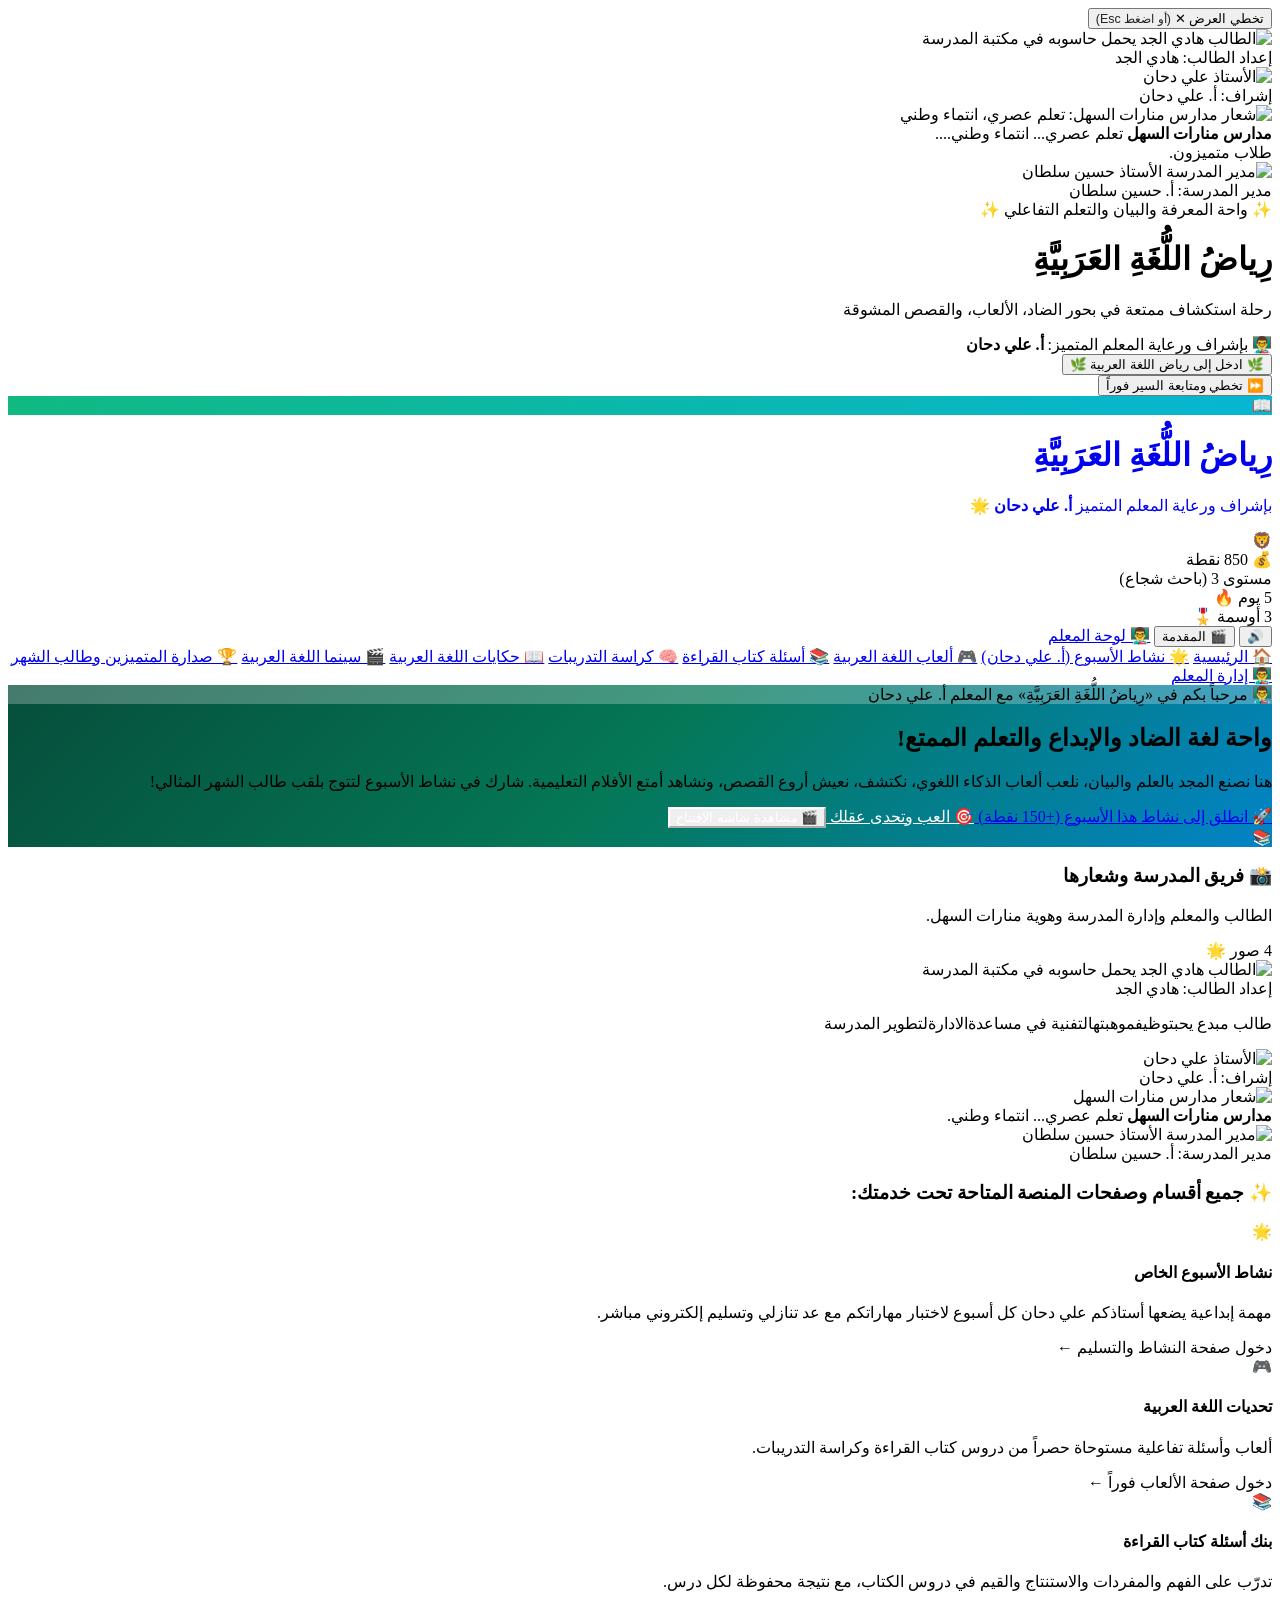
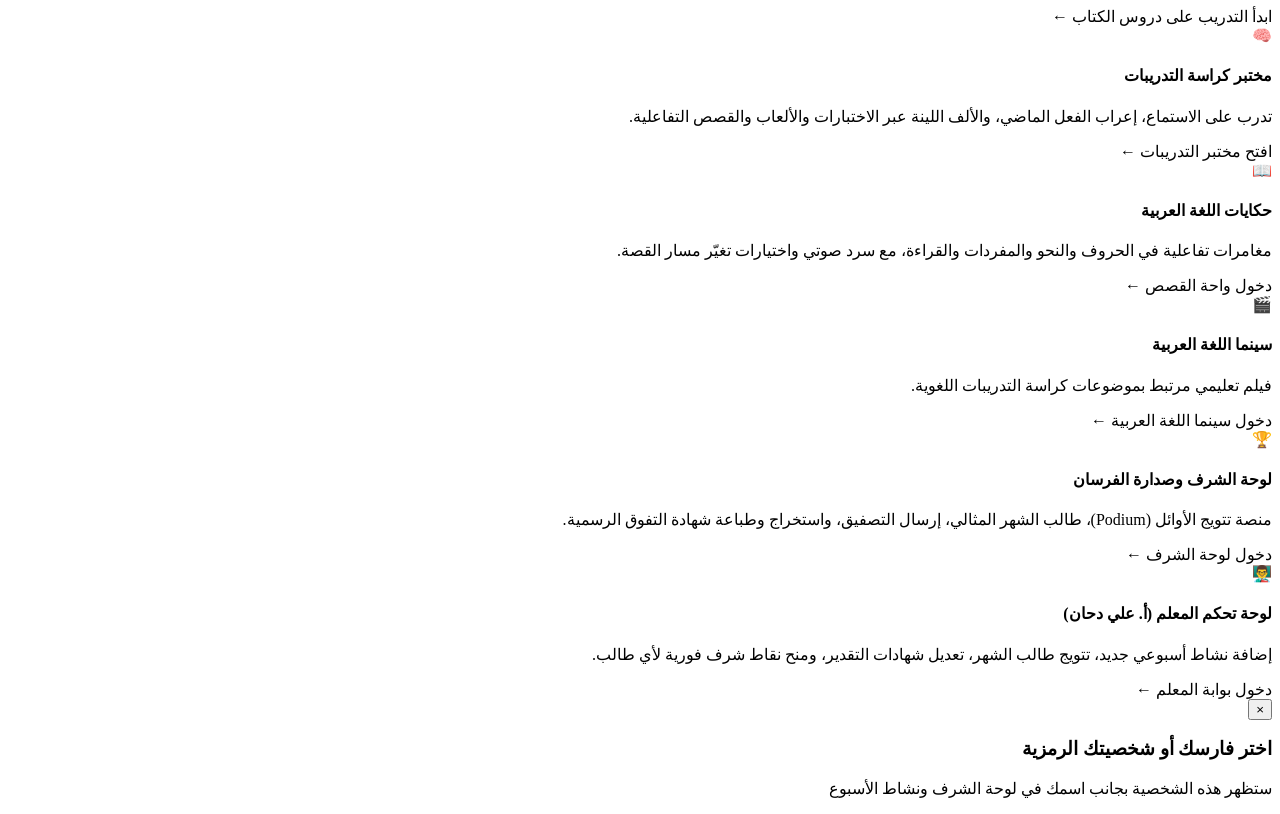
==== index.html @ 16db5276 "Publish Arabic learning platform" ====
<!DOCTYPE html>
<html lang="ar" dir="rtl">
<head>
    <meta charset="UTF-8">
    <meta name="viewport" content="width=device-width, initial-scale=1.0">
    <title>رياض اللغة العربية | إشراف المعلم أ. علي دحان</title>
    <link rel="stylesheet" href="css/style.css?v=20261028-1">
    <link rel="icon" href="data:image/svg+xml,<svg xmlns=%22http://www.w3.org/2000/svg%22 viewBox=%220 0 100 100%22><text y=%22.9em%22 font-size=%2290%22>🌿</text></svg>">
</head>
<body>

    <!-- ==============================================
         CINEMATIC OPENING INTRO (رياض اللغة العربية)
         Featuring images from 'images for ali dahan'
         ============================================== -->
    <div id="intro-splash-screen" class="intro-splash-screen">
        <div class="intro-ambient-particles"></div>
        <button id="btn-intro-skip" class="intro-skip-btn" onclick="window.closeIntro(event)" title="تخطي العرض والدخول المباشر">
            <span>تخطي العرض ✕</span>
            <span style="font-size: 0.78rem; opacity: 0.85;">(أو اضغط Esc)</span>
        </button>

        <div class="intro-stage">
            <!-- Animated 3D Images Showcase from Ali Dahan's Desktop Folder -->
            <div class="intro-cards-showcase">
                <div class="intro-img-card" onclick="window.closeIntro(event)" title="إعداد الطالب هادي الجد">
                    <img src="images/img1_web.png" alt="الطالب هادي الجد يحمل حاسوبه في مكتبة المدرسة">
                    <div class="intro-image-caption">إعداد الطالب: هادي الجد</div>
                    <div class="card-shine-glimmer"></div>
                </div>
                <div class="intro-img-card" onclick="window.closeIntro(event)" title="إشراف الأستاذ علي دحان">
                    <img src="images/img2_web.png" alt="الأستاذ علي دحان">
                    <div class="intro-image-caption">إشراف: أ. علي دحان</div>
                    <div class="card-shine-glimmer"></div>
                </div>
                <div class="intro-img-card school-logo-intro" onclick="window.closeIntro(event)" title="شعار مدارس منارات السهل">
                    <img src="images/img3_web.png" alt="شعار مدارس منارات السهل: تعلم عصري، انتماء وطني">
                    <div class="intro-image-caption">
                        <strong>مدارس منارات السهل</strong>
                        <span class="intro-school-vision">تعلم عصري... انتماء وطني.... </br> طلاب متميزون.</span>
                    </div>
                    <div class="card-shine-glimmer"></div>
                </div>
                <div class="intro-img-card" onclick="window.closeIntro(event)" title="مدير المدرسة الأستاذ حسين سلطان">
                    <img src="images/img4_web.png" alt="مدير المدرسة الأستاذ حسين سلطان">
                    <div class="intro-image-caption">مدير المدرسة: أ. حسين سلطان</div>
                    <div class="card-shine-glimmer"></div>
                </div>
            </div>

            <!-- Program Title Revelation -->
            <div class="intro-title-group">
                <div class="intro-eyebrow-pill">
                    <span>✨</span>
                    <span>واحة المعرفة والبيان والتعلم التفاعلي</span>
                    <span>✨</span>
                </div>

                <h1 class="intro-grand-title">رِياضُ اللُّغَةِ العَرَبِيَّةِ</h1>
                <p class="intro-subheading">رحلة استكشاف ممتعة في بحور الضاد، الألعاب، والقصص المشوقة</p>
                <div class="intro-teacher-credit">
                    <span>👨‍🏫</span>
                    <span>بإشراف ورعاية المعلم المتميز: <strong>أ. علي دحان</strong></span>
                </div>

                <div class="mt-4">
                    <button id="btn-intro-enter" class="intro-enter-btn" onclick="window.closeIntro(event)">
                        🌿 ادخل إلى رياض اللغة العربية 🌿
                    </button>
                </div>
                <div>
                    <button id="btn-intro-skip-bottom" class="intro-skip-bottom-btn" onclick="window.closeIntro(event)">
                        ⏩ تخطي ومتابعة السير فوراً
                    </button>
                </div>
            </div>
        </div>
    </div>

    <!-- Main Header -->
    <header class="main-header">
        <div class="header-inner">
            <a href="index.html" class="logo-area" style="text-decoration: none;">
                <div class="logo-badge" style="background: linear-gradient(135deg, #10b981, #06b6d4);">📖</div>
                <div class="logo-text">
                    <h1>رِياضُ اللُّغَةِ العَرَبِيَّةِ</h1>
                    <p>بإشراف ورعاية المعلم المتميز <strong>أ. علي دحان</strong> 🌟</p>
                </div>
            </a>

            <!-- Student Gamified HUD Bar -->
            <div class="student-stats-hud">
                <div class="header-user-avatar" id="header-user-avatar" title="اضغط لتغيير صورتك الرمزية">🦁</div>
                <div>
                    <div class="stat-chip points" id="header-user-points-wrap">
                        <span>💰</span>
                        <span id="header-user-points">850</span>
                        <span>نقطة</span>
                    </div>
                </div>
                <div class="stat-chip level">
                    <span id="header-user-level">مستوى 3 (باحث شجاع)</span>
                </div>
                <div class="stat-chip streak">
                    <span id="header-user-streak">5 يوم 🔥</span>
                </div>
                <div class="stat-chip" style="color: var(--primary);">
                    <span id="header-user-badges-count">3 أوسمة 🎖️</span>
                </div>
            </div>

            <div class="header-controls">
                <button class="btn-icon" id="btn-toggle-sound" title="كتم/تشغيل الصوت">🔊</button>
                <button class="btn btn-outline btn-sm" onclick="window.app.replayIntro()" title="إعادة تشغيل مقدمة رياض اللغة العربية">
                    🎬 المقدمة
                </button>
                <a href="teacher.html" class="btn btn-outline btn-sm" title="بوابة المعلم أ. علي دحان">
                    👨‍🏫 لوحة المعلم
                </a>
            </div>
        </div>
    </header>

    <!-- Main Navigation Bar -->
    <nav class="main-nav">
        <div class="nav-container">
            <a href="index.html" class="nav-link-btn active">🏠 الرئيسية</a>
            <a href="weekly.html" class="nav-link-btn">🌟 نشاط الأسبوع (أ. علي دحان)</a>
            <a href="games.html" class="nav-link-btn">🎮 ألعاب اللغة العربية</a>
            <a href="reading.html" class="nav-link-btn">📚 أسئلة كتاب القراءة</a>
            <a href="workbook.html" class="nav-link-btn">🧠 كراسة التدريبات</a>
            <a href="stories.html" class="nav-link-btn">📖 حكايات اللغة العربية</a>
            <a href="cinema.html" class="nav-link-btn">🎬 سينما اللغة العربية</a>
            <a href="leaderboard.html" class="nav-link-btn">🏆 صدارة المتميزين وطالب الشهر</a>
            <a href="teacher.html" class="nav-link-btn">👨‍🏫 إدارة المعلم</a>
        </div>
    </nav>

    <!-- App Main Container -->
    <main class="container">

        <!-- ==============================================
             HOME VIEW
             ============================================== -->
        <section id="view-home" class="app-view-section">
            <!-- Hero Banner -->
            <div class="hero-banner" style="background: linear-gradient(135deg, #064e3b 0%, #047857 50%, #0284c7 100%);">
                <div class="hero-content">
                    <div class="teacher-badge-pill" style="background: rgba(255,255,255,0.25);">
                        <span>👨‍🏫</span>
                        <span>مرحباً بكم في «رِياضُ اللُّغَةِ العَرَبِيَّةِ» مع المعلم أ. علي دحان</span>
                    </div>
                    <h2 class="hero-title">واحة لغة الضاد والإبداع والتعلم الممتع!</h2>
                    <p class="hero-subtitle">
                        هنا نصنع المجد بالعلم والبيان، نلعب ألعاب الذكاء اللغوي، نكتشف، نعيش أروع القصص، ونشاهد أمتع الأفلام التعليمية. شارك في نشاط الأسبوع لتتوج بلقب طالب الشهر المثالي!
                    </p>
                    <div class="hero-actions">
                        <a href="weekly.html" class="btn btn-gold btn-lg">
                            🚀 انطلق إلى نشاط هذا الأسبوع (+150 نقطة)
                        </a>
                        <a href="games.html" class="btn btn-outline btn-lg" style="color:white; border-color:white;">
                            🎯 العب وتحدى عقلك
                        </a>
                        <button class="btn btn-outline btn-lg" style="color:white; border-color:white;" onclick="window.app.replayIntro()">
                            🎬 مشاهدة شاشة الافتتاح
                        </button>
                    </div>
                </div>
                <div class="hero-graphics">
                    📚
                </div>
            </div>

            <!-- Spotlight: Student of the Month Teaser -->
            <div id="home-som-spotlight">
                <!-- Injected dynamically via app.renderHomeSpotlight() -->
            </div>

            <!-- Featured Gallery: Images of Ali Dahan -->
            <div class="ali-dahan-gallery-wrap">
                <div class="flex justify-between items-center flex-wrap gap-2">
                    <div>
                            <h3 class="font-extrabold text-xl text-primary flex items-center gap-2">
                            <span>📸</span>
                            <span>فريق المدرسة وشعارها</span>
                        </h3>
                        <p class="text-sm text-muted">الطالب والمعلم وإدارة المدرسة وهوية منارات السهل.</p>
                    </div>
                    <span class="meta-tag">4 صور 🌟</span>
                </div>

                <div class="gallery-grid">
                    <div class="gallery-item-card">
                        <div class="gallery-thumb-box">
                            <img src="images/image.png" alt="الطالب هادي الجد يحمل حاسوبه في مكتبة المدرسة">
                        </div>
                        <div class="gallery-caption">إعداد الطالب: هادي الجد</div>
                        <p>طالب مبدع يحبتوظيفموهبتهالتفنية في مساعدةالادارةلتطوير المدرسة</p>
                    </div>
                    <div class="gallery-item-card">
                        <div class="gallery-thumb-box">
                            <img src="images/image%20copy.png" alt="الأستاذ علي دحان">
                        </div>
                        <div class="gallery-caption">إشراف: أ. علي دحان</div>
                    </div>
                    <div class="gallery-item-card">
                        <div class="gallery-thumb-box school-logo-thumb">
                            <img src="images/image%20copy%202.png" alt="شعار مدارس منارات السهل">
                        </div>
                        <div class="gallery-caption">
                            <strong>مدارس منارات السهل</strong>
                            <span class="school-vision-caption">تعلم عصري... انتماء وطني.</span>
                        </div>
                    </div>
                    <div class="gallery-item-card">
                        <div class="gallery-thumb-box">
                            <img src="images/image%20copy%203.png" alt="مدير المدرسة الأستاذ حسين سلطان">
                        </div>
                        <div class="gallery-caption">مدير المدرسة: أ. حسين سلطان</div>
                    </div>
                </div>
            </div>

            <!-- Portals Grid to All Pages -->
            <h3 class="font-bold text-xl mb-4">✨ جميع أقسام وصفحات المنصة المتاحة تحت خدمتك:</h3>
            <div class="portals-grid">
                <!-- Portal 1: Weekly Quest -->
                <a href="weekly.html" class="portal-card weekly" style="text-decoration: none; color: inherit;">
                    <div>
                        <div class="portal-icon-box">🌟</div>
                        <h4 class="portal-title">نشاط الأسبوع الخاص</h4>
                        <p class="portal-desc">مهمة إبداعية يضعها أستاذكم علي دحان كل أسبوع لاختبار مهاراتكم مع عد تنازلي وتسليم إلكتروني مباشر.</p>
                    </div>
                    <div class="portal-jump-link">
                        <span>دخول صفحة النشاط والتسليم</span>
                        <span>←</span>
                    </div>
                </a>

                <!-- Portal 2: Games -->
                <a href="games.html" class="portal-card games" style="text-decoration: none; color: inherit;">
                    <div>
                        <div class="portal-icon-box">🎮</div>
                        <h4 class="portal-title">تحديات اللغة العربية</h4>
                        <p class="portal-desc">ألعاب وأسئلة تفاعلية مستوحاة حصراً من دروس كتاب القراءة وكراسة التدريبات.</p>
                    </div>
                    <div class="portal-jump-link">
                        <span>دخول صفحة الألعاب فوراً</span>
                        <span>←</span>
                    </div>
                </a>

                <a href="reading.html" class="portal-card weekly" style="text-decoration: none; color: inherit;">
                    <div>
                        <div class="portal-icon-box">📚</div>
                        <h4 class="portal-title">بنك أسئلة كتاب القراءة</h4>
                        <p class="portal-desc">تدرّب على الفهم والمفردات والاستنتاج والقيم في دروس الكتاب، مع نتيجة محفوظة لكل درس.</p>
                    </div>
                    <div class="portal-jump-link">
                        <span>ابدأ التدريب على دروس الكتاب</span>
                        <span>←</span>
                    </div>
                </a>

                <a href="workbook.html" class="portal-card games" style="text-decoration: none; color: inherit;">
                    <div>
                        <div class="portal-icon-box">🧠</div>
                        <h4 class="portal-title">مختبر كراسة التدريبات</h4>
                        <p class="portal-desc">تدرب على الاستماع، إعراب الفعل الماضي، والألف اللينة عبر الاختبارات والألعاب والقصص التفاعلية.</p>
                    </div>
                    <div class="portal-jump-link">
                        <span>افتح مختبر التدريبات</span>
                        <span>←</span>
                    </div>
                </a>

                <!-- Portal 3: Stories -->
                <a href="stories.html" class="portal-card stories" style="text-decoration: none; color: inherit;">
                    <div>
                        <div class="portal-icon-box">📖</div>
                        <h4 class="portal-title">حكايات اللغة العربية</h4>
                        <p class="portal-desc">مغامرات تفاعلية في الحروف والنحو والمفردات والقراءة، مع سرد صوتي واختيارات تغيّر مسار القصة.</p>
                    </div>
                    <div class="portal-jump-link">
                        <span>دخول واحة القصص</span>
                        <span>←</span>
                    </div>
                </a>

                <!-- Portal 4: Cinema -->
                <a href="cinema.html" class="portal-card cinema" style="text-decoration: none; color: inherit;">
                    <div>
                        <div class="portal-icon-box">🎬</div>
                        <h4 class="portal-title">سينما اللغة العربية</h4>
                        <p class="portal-desc">فيلم تعليمي مرتبط بموضوعات كراسة التدريبات اللغوية.</p>
                    </div>
                    <div class="portal-jump-link">
                        <span>دخول سينما اللغة العربية</span>
                        <span>←</span>
                    </div>
                </a>

                <!-- Portal 5: Leaderboard & Student of the Month -->
                <a href="leaderboard.html" class="portal-card weekly" style="text-decoration: none; color: inherit;">
                    <div>
                        <div class="portal-icon-box">🏆</div>
                        <h4 class="portal-title">لوحة الشرف وصدارة الفرسان</h4>
                        <p class="portal-desc">منصة تتويج الأوائل (Podium)، طالب الشهر المثالي، إرسال التصفيق، واستخراج وطباعة شهادة التفوق الرسمية.</p>
                    </div>
                    <div class="portal-jump-link">
                        <span>دخول لوحة الشرف</span>
                        <span>←</span>
                    </div>
                </a>

                <!-- Portal 6: Teacher Panel -->
                <a href="teacher.html" class="portal-card stories" style="text-decoration: none; color: inherit;">
                    <div>
                        <div class="portal-icon-box">👨‍🏫</div>
                        <h4 class="portal-title">لوحة تحكم المعلم (أ. علي دحان)</h4>
                        <p class="portal-desc">إضافة نشاط أسبوعي جديد، تتويج طالب الشهر، تعديل شهادات التقدير، ومنح نقاط شرف فورية لأي طالب.</p>
                    </div>
                    <div class="portal-jump-link">
                        <span>دخول بوابة المعلم</span>
                        <span>←</span>
                    </div>
                </a>
            </div>
        </section>

    </main>

    <!-- Avatar Picker Modal -->
    <div id="avatar-modal" class="modal-backdrop hidden">
        <div class="modal-dialog text-center">
            <button class="modal-close-btn" id="btn-close-avatar-modal">&times;</button>
            <h3 class="text-xl font-bold mb-2">اختر فارسك أو شخصيتك الرمزية</h3>
            <p class="text-muted mb-4">ستظهر هذه الشخصية بجانب اسمك في لوحة الشرف ونشاط الأسبوع</p>
            <div class="avatar-grid" id="avatar-options-grid"></div>
        </div>
    </div>

    <!-- Scripts -->
    <script src="js/audio.js?v=20261028-1"></script>
    <script src="js/confetti.js?v=20261028-1"></script>
    <script src="js/data.js?v=20261028-1"></script>
    <script src="js/reading-data.js?v=20261101-2"></script>
    <script src="js/workbook-data.js?v=20261101-3"></script>
    <script src="js/book-curriculum.js?v=20261101-1"></script>
    <script src="js/storage.js?v=20261101-3"></script>
    <script src="js/games.js?v=20261028-1"></script>
    <script src="js/stories.js?v=20261028-1"></script>
    <script src="js/cinema.js?v=20261028-1"></script>
    <script src="js/leaderboard.js?v=20261028-1"></script>
    <script src="js/teacher.js?v=20261101-2"></script>
    <script src="js/app.js?v=20261028-1"></script>
</body>
</html>
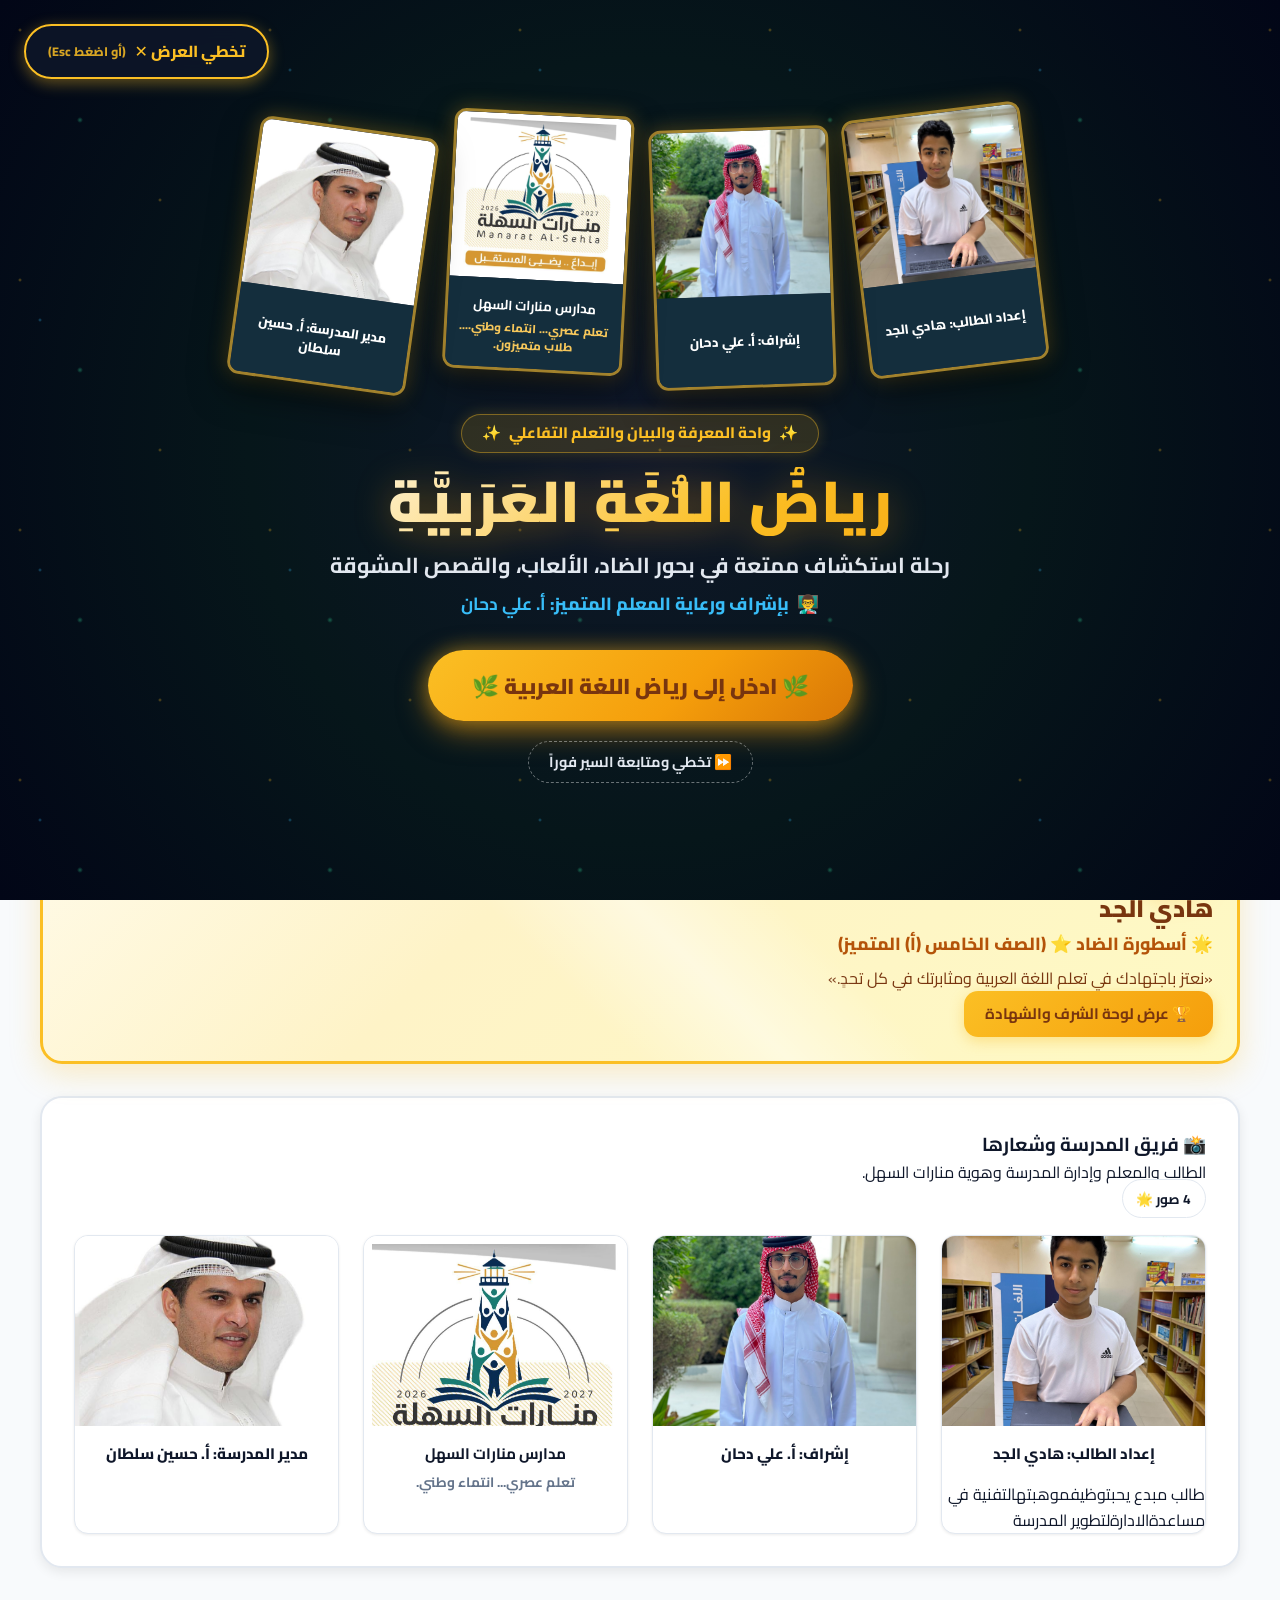
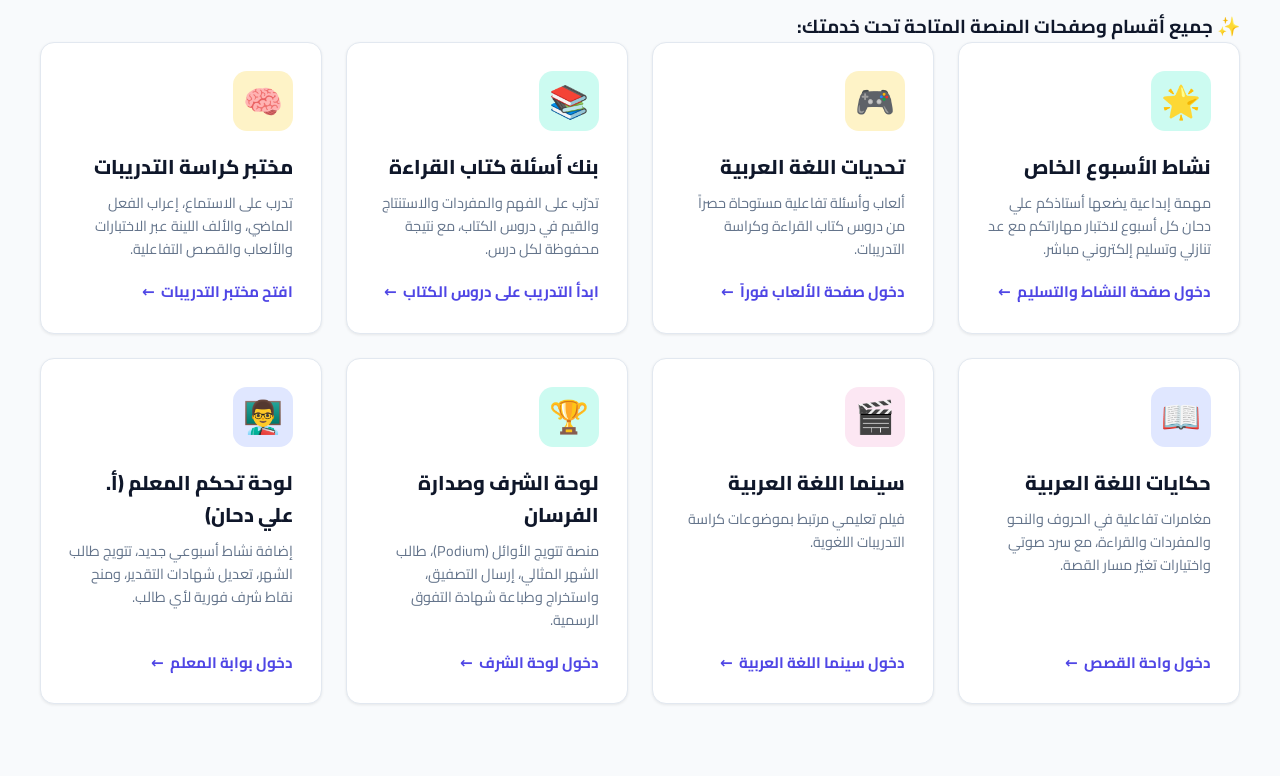
==== commit 1e4d4be7: "Improve mobile layout across all pages" ====
--- a/index.html
+++ b/index.html
@@ -4,7 +4,7 @@
     <meta charset="UTF-8">
     <meta name="viewport" content="width=device-width, initial-scale=1.0">
     <title>رياض اللغة العربية | إشراف المعلم أ. علي دحان</title>
-    <link rel="stylesheet" href="css/style.css?v=20261028-1">
+    <link rel="stylesheet" href="css/style.css?v=20261102-mobile">
     <link rel="icon" href="data:image/svg+xml,<svg xmlns=%22http://www.w3.org/2000/svg%22 viewBox=%220 0 100 100%22><text y=%22.9em%22 font-size=%2290%22>🌿</text></svg>">
 </head>
 <body>
--- a/css/style.css
+++ b/css/style.css
@@ -0,0 +1,2131 @@
+/* ===================================================
+   Al-Dahan Learning Quest Platform - Main Stylesheet
+   Direction: RTL, Modern Gamified Learning Interface
+   =================================================== */
+
+@import url('https://fonts.googleapis.com/css2?family=Cairo:wght@400;600;700;800;900&display=swap');
+
+:root {
+    --primary: #4f46e5;
+    --primary-hover: #4338ca;
+    --primary-light: #e0e7ff;
+    --secondary: #06b6d4;
+    --accent: #f59e0b;
+    --accent-hover: #d97706;
+    --gold: #fbbf24;
+    --gold-glow: rgba(251, 191, 36, 0.4);
+    --gold-dark: #b45309;
+    --success: #10b981;
+    --danger: #ef4444;
+    --background: #f8fafc;
+    --surface: #ffffff;
+    --surface-elevated: #ffffff;
+    --text-primary: #0f172a;
+    --text-secondary: #475569;
+    --text-muted: #64748b;
+    --border: #e2e8f0;
+    --radius-sm: 8px;
+    --radius-md: 14px;
+    --radius-lg: 22px;
+    --radius-full: 9999px;
+    --shadow-sm: 0 1px 3px rgba(0,0,0,0.08);
+    --shadow-md: 0 4px 12px rgba(0,0,0,0.08);
+    --shadow-lg: 0 10px 25px -5px rgba(0,0,0,0.1), 0 8px 10px -6px rgba(0,0,0,0.1);
+    --shadow-glow: 0 0 20px rgba(79, 70, 229, 0.25);
+    --transition: all 0.25s cubic-bezier(0.4, 0, 0.2, 1);
+}
+
+/* Dark mode subtle overlay support */
+@media (prefers-color-scheme: dark) {
+    :root {
+        --background: #0f172a;
+        --surface: #1e293b;
+        --surface-elevated: #334155;
+        --text-primary: #f8fafc;
+        --text-secondary: #cbd5e1;
+        --text-muted: #94a3b8;
+        --border: #334155;
+    }
+}
+
+* {
+    margin: 0;
+    padding: 0;
+    box-sizing: border-box;
+    font-family: 'Cairo', system-ui, -apple-system, sans-serif;
+}
+
+body {
+    direction: rtl;
+    background-color: var(--background);
+    color: var(--text-primary);
+    min-height: 100vh;
+    line-height: 1.6;
+    overflow-x: hidden;
+}
+
+/* ===================================================
+   Header & Gamified Student Bar
+   =================================================== */
+.main-header {
+    background: var(--surface);
+    border-bottom: 2px solid var(--border);
+    position: sticky;
+    top: 0;
+    z-index: 100;
+    box-shadow: var(--shadow-sm);
+    backdrop-filter: blur(10px);
+}
+
+.header-inner {
+    max-width: 1240px;
+    margin: 0 auto;
+    padding: 0.85rem 1.25rem;
+    display: flex;
+    align-items: center;
+    justify-content: space-between;
+    gap: 1.5rem;
+    flex-wrap: wrap;
+}
+
+.logo-area {
+    display: flex;
+    align-items: center;
+    gap: 0.85rem;
+    cursor: pointer;
+}
+
+.logo-badge {
+    width: 48px;
+    height: 48px;
+    background: linear-gradient(135deg, #4f46e5, #06b6d4);
+    border-radius: var(--radius-md);
+    display: flex;
+    align-items: center;
+    justify-content: center;
+    font-size: 1.6rem;
+    box-shadow: var(--shadow-glow);
+}
+
+.logo-text h1 {
+    font-size: 1.25rem;
+    font-weight: 800;
+    color: var(--primary);
+    line-height: 1.2;
+}
+
+.logo-text p {
+    font-size: 0.8rem;
+    color: var(--text-muted);
+}
+
+/* Student Stats HUD Bar */
+.student-stats-hud {
+    display: flex;
+    align-items: center;
+    gap: 1rem;
+    background: var(--surface-elevated);
+    padding: 0.5rem 1rem;
+    border-radius: var(--radius-full);
+    border: 1px solid var(--border);
+    box-shadow: var(--shadow-sm);
+}
+
+.stat-chip {
+    display: flex;
+    align-items: center;
+    gap: 0.4rem;
+    font-size: 0.88rem;
+    font-weight: 700;
+}
+
+.stat-chip.points {
+    color: #d97706;
+}
+
+.stat-chip.level {
+    color: var(--primary);
+}
+
+.stat-chip.streak {
+    color: #ea580c;
+}
+
+.header-user-avatar {
+    width: 38px;
+    height: 38px;
+    background: var(--primary-light);
+    border-radius: 50%;
+    display: flex;
+    align-items: center;
+    justify-content: center;
+    font-size: 1.35rem;
+    cursor: pointer;
+    transition: var(--transition);
+}
+
+.header-user-avatar:hover {
+    transform: scale(1.15) rotate(10deg);
+}
+
+.header-controls {
+    display: flex;
+    align-items: center;
+    gap: 0.6rem;
+}
+
+/* ===================================================
+   Navigation Bar
+   =================================================== */
+.main-nav {
+    background: var(--surface);
+    border-bottom: 1px solid var(--border);
+    position: sticky;
+    top: 73px;
+    z-index: 90;
+}
+
+.nav-container {
+    max-width: 1240px;
+    margin: 0 auto;
+    padding: 0.5rem 1.25rem;
+    display: flex;
+    gap: 0.5rem;
+    overflow-x: auto;
+    scrollbar-width: none;
+}
+
+.nav-container::-webkit-scrollbar {
+    display: none;
+}
+
+.nav-link-btn {
+    display: flex;
+    align-items: center;
+    gap: 0.5rem;
+    padding: 0.65rem 1.25rem;
+    border: none;
+    background: transparent;
+    border-radius: var(--radius-full);
+    font-size: 0.95rem;
+    font-weight: 700;
+    color: var(--text-secondary);
+    cursor: pointer;
+    transition: var(--transition);
+    white-space: nowrap;
+}
+
+.nav-link-btn:hover {
+    background: var(--primary-light);
+    color: var(--primary);
+}
+
+.nav-link-btn.active {
+    background: var(--primary);
+    color: #ffffff;
+    box-shadow: 0 4px 12px rgba(79, 70, 229, 0.3);
+}
+
+/* ===================================================
+   Common Buttons & Layout
+   =================================================== */
+.container {
+    max-width: 1240px;
+    margin: 0 auto;
+    padding: 2rem 1.25rem;
+}
+
+.btn {
+    display: inline-flex;
+    align-items: center;
+    justify-content: center;
+    gap: 0.5rem;
+    padding: 0.65rem 1.35rem;
+    border-radius: var(--radius-md);
+    font-weight: 700;
+    font-size: 0.95rem;
+    border: none;
+    cursor: pointer;
+    transition: var(--transition);
+    text-decoration: none;
+}
+
+.btn-primary {
+    background: linear-gradient(135deg, #4f46e5, #4338ca);
+    color: #ffffff;
+}
+
+.btn-primary:hover {
+    transform: translateY(-2px);
+    box-shadow: 0 6px 15px rgba(79, 70, 229, 0.35);
+}
+
+.btn-gold {
+    background: linear-gradient(135deg, #fbbf24, #f59e0b);
+    color: #78350f;
+    box-shadow: 0 4px 14px var(--gold-glow);
+}
+
+.btn-gold:hover {
+    transform: translateY(-2px);
+    box-shadow: 0 8px 20px rgba(245, 158, 11, 0.45);
+}
+
+.btn-outline {
+    background: transparent;
+    border: 2px solid var(--border);
+    color: var(--text-primary);
+}
+
+.btn-outline:hover {
+    border-color: var(--primary);
+    color: var(--primary);
+    background: var(--primary-light);
+}
+
+.btn-icon {
+    width: 40px;
+    height: 40px;
+    padding: 0;
+    border-radius: 50%;
+    font-size: 1.1rem;
+    background: var(--surface-elevated);
+    border: 1px solid var(--border);
+    color: var(--text-primary);
+    cursor: pointer;
+}
+
+.btn-icon:hover {
+    background: var(--primary-light);
+}
+
+.hidden {
+    display: none !important;
+}
+
+/* ===================================================
+   Home Hero Section
+   =================================================== */
+.hero-banner {
+    background: linear-gradient(135deg, #312e81 0%, #4338ca 50%, #0891b2 100%);
+    border-radius: var(--radius-lg);
+    padding: 3rem 2rem;
+    color: #ffffff;
+    display: flex;
+    align-items: center;
+    justify-content: space-between;
+    gap: 2rem;
+    box-shadow: var(--shadow-lg);
+    position: relative;
+    overflow: hidden;
+    margin-bottom: 2.5rem;
+}
+
+.hero-content {
+    max-width: 650px;
+    z-index: 2;
+}
+
+.teacher-badge-pill {
+    display: inline-flex;
+    align-items: center;
+    gap: 0.5rem;
+    background: rgba(255, 255, 255, 0.2);
+    padding: 0.35rem 0.9rem;
+    border-radius: var(--radius-full);
+    font-size: 0.85rem;
+    font-weight: 700;
+    margin-bottom: 1rem;
+    backdrop-filter: blur(5px);
+}
+
+.hero-title {
+    font-size: 2.4rem;
+    font-weight: 900;
+    line-height: 1.25;
+    margin-bottom: 1rem;
+    text-shadow: 0 2px 4px rgba(0,0,0,0.2);
+}
+
+.hero-subtitle {
+    font-size: 1.1rem;
+    color: #e0e7ff;
+    margin-bottom: 1.75rem;
+}
+
+.hero-actions {
+    display: flex;
+    gap: 1rem;
+    flex-wrap: wrap;
+}
+
+.hero-graphics {
+    font-size: 7rem;
+    z-index: 2;
+    animation: floating 3.5s ease-in-out infinite;
+    text-align: center;
+}
+
+@keyframes floating {
+    0%, 100% { transform: translateY(0); }
+    50% { transform: translateY(-15px); }
+}
+
+/* Feature Portals Grid on Home */
+.portals-grid {
+    display: grid;
+    grid-template-columns: repeat(auto-fit, minmax(260px, 1fr));
+    gap: 1.5rem;
+    margin-bottom: 2.5rem;
+}
+
+.portal-card {
+    background: var(--surface);
+    border: 1px solid var(--border);
+    border-radius: var(--radius-md);
+    padding: 1.75rem;
+    box-shadow: var(--shadow-sm);
+    cursor: pointer;
+    transition: var(--transition);
+    display: flex;
+    flex-direction: column;
+    justify-content: space-between;
+}
+
+.portal-card:hover {
+    transform: translateY(-6px);
+    box-shadow: var(--shadow-lg);
+    border-color: var(--primary);
+}
+
+.portal-icon-box {
+    width: 60px;
+    height: 60px;
+    border-radius: var(--radius-md);
+    display: flex;
+    align-items: center;
+    justify-content: center;
+    font-size: 2rem;
+    margin-bottom: 1.25rem;
+}
+
+.portal-card.games .portal-icon-box { background: #fef3c7; color: #d97706; }
+.portal-card.stories .portal-icon-box { background: #e0e7ff; color: #4338ca; }
+.portal-card.cinema .portal-icon-box { background: #fce7f3; color: #db2777; }
+.portal-card.weekly .portal-icon-box { background: #ccfbf1; color: #0d9488; }
+
+.portal-title {
+    font-size: 1.25rem;
+    font-weight: 800;
+    margin-bottom: 0.5rem;
+}
+
+.portal-desc {
+    color: var(--text-muted);
+    font-size: 0.9rem;
+    margin-bottom: 1.25rem;
+}
+
+.portal-jump-link {
+    font-weight: 700;
+    font-size: 0.95rem;
+    color: var(--primary);
+    display: flex;
+    align-items: center;
+    gap: 0.4rem;
+}
+
+/* ===================================================
+   Student of the Month Spotlight & Gold Card
+   =================================================== */
+.gold-card-wrapper {
+    background: linear-gradient(135deg, #fffbeb 0%, #fef3c7 40%, #fef9c3 100%);
+    border: 3px solid #fbbf24;
+    border-radius: var(--radius-lg);
+    padding: 2.25rem;
+    box-shadow: 0 10px 30px rgba(251, 191, 36, 0.25);
+    position: relative;
+    overflow: hidden;
+    margin-bottom: 3rem;
+}
+
+.dark .gold-card-wrapper {
+    background: linear-gradient(135deg, #451a03 0%, #78350f 50%, #451a03 100%);
+    border-color: #f59e0b;
+}
+
+.gold-shimmer-effect {
+    position: absolute;
+    top: -50%;
+    left: -50%;
+    width: 200%;
+    height: 200%;
+    background: linear-gradient(
+        45deg,
+        transparent 45%,
+        rgba(255, 255, 255, 0.45) 50%,
+        transparent 55%
+    );
+    animation: shimmer 5s infinite;
+    pointer-events: none;
+}
+
+@keyframes shimmer {
+    0% { transform: translateX(-100%); }
+    100% { transform: translateX(100%); }
+}
+
+.som-header {
+    display: flex;
+    justify-content: space-between;
+    align-items: center;
+    margin-bottom: 1.5rem;
+}
+
+.golden-crown-badge {
+    background: linear-gradient(135deg, #b45309, #d97706);
+    color: #ffffff;
+    font-size: 0.95rem;
+    font-weight: 800;
+    padding: 0.4rem 1.1rem;
+    border-radius: var(--radius-full);
+    box-shadow: 0 4px 10px rgba(180, 83, 9, 0.3);
+}
+
+.som-period {
+    font-weight: 800;
+    color: var(--gold-dark);
+}
+
+.som-body {
+    display: flex;
+    gap: 2.25rem;
+    align-items: center;
+    flex-wrap: wrap;
+}
+
+.som-avatar-wrap {
+    display: flex;
+    flex-direction: column;
+    align-items: center;
+    gap: 0.75rem;
+}
+
+.som-avatar-frame {
+    width: 130px;
+    height: 130px;
+    background: #ffffff;
+    border: 5px solid #fbbf24;
+    border-radius: 50%;
+    display: flex;
+    align-items: center;
+    justify-content: center;
+    box-shadow: 0 8px 24px rgba(245, 158, 11, 0.35);
+}
+
+.som-avatar {
+    font-size: 5rem;
+}
+
+.som-grade {
+    background: #ffffff;
+    padding: 0.3rem 0.85rem;
+    border-radius: var(--radius-full);
+    font-weight: 700;
+    font-size: 0.85rem;
+    color: var(--gold-dark);
+    box-shadow: var(--shadow-sm);
+}
+
+.som-details {
+    flex: 1;
+    min-width: 280px;
+}
+
+.som-name {
+    font-size: 2rem;
+    font-weight: 900;
+    color: #78350f;
+    margin-bottom: 0.25rem;
+}
+
+.som-title-tag {
+    font-size: 1.1rem;
+    font-weight: 800;
+    color: #b45309;
+    margin-bottom: 1.25rem;
+}
+
+.som-metrics-row {
+    display: flex;
+    gap: 1.5rem;
+    margin-bottom: 1.25rem;
+    flex-wrap: wrap;
+}
+
+.som-metric {
+    background: rgba(255, 255, 255, 0.7);
+    padding: 0.6rem 1.1rem;
+    border-radius: var(--radius-md);
+    display: flex;
+    flex-direction: column;
+    border: 1px solid rgba(251, 191, 36, 0.4);
+}
+
+.som-metric-val {
+    font-size: 1.25rem;
+    font-weight: 900;
+    color: #92400e;
+}
+
+.som-metric-lbl {
+    font-size: 0.78rem;
+    color: #78350f;
+    font-weight: 700;
+}
+
+.som-badges-strip {
+    display: flex;
+    gap: 0.5rem;
+    flex-wrap: wrap;
+    margin-bottom: 1.5rem;
+}
+
+.som-mini-badge {
+    background: #ffffff;
+    border: 1px solid #fcd34d;
+    padding: 0.3rem 0.75rem;
+    border-radius: var(--radius-full);
+    font-size: 0.85rem;
+    font-weight: 700;
+    color: #92400e;
+}
+
+.teacher-endorsement-quote {
+    background: rgba(255, 255, 255, 0.85);
+    border-right: 4px solid #f59e0b;
+    padding: 1rem 1.25rem;
+    border-radius: var(--radius-sm);
+    margin-bottom: 1.5rem;
+}
+
+.teacher-quote-header {
+    display: flex;
+    align-items: center;
+    gap: 0.5rem;
+    color: #92400e;
+    font-size: 0.95rem;
+    margin-bottom: 0.35rem;
+}
+
+.teacher-quote-body {
+    font-size: 0.95rem;
+    color: #451a03;
+    font-style: italic;
+    margin-bottom: 0.5rem;
+}
+
+.teacher-signature {
+    text-align: end;
+    font-weight: 800;
+    font-size: 0.85rem;
+    color: #92400e;
+}
+
+.som-action-buttons {
+    display: flex;
+    gap: 1rem;
+    flex-wrap: wrap;
+}
+
+/* ===================================================
+   Podium & Leaderboard Hall of Fame
+   =================================================== */
+.podium-stage {
+    display: flex;
+    justify-content: center;
+    align-items: flex-end;
+    gap: 1.25rem;
+    margin: 2.5rem 0 3.5rem;
+    padding-top: 2rem;
+}
+
+.leaderboard-summary-grid {
+    display: grid;
+    grid-template-columns: repeat(3, minmax(0, 1fr));
+    gap: 0.75rem;
+    margin: 1.5rem 0 0.5rem;
+}
+
+.leaderboard-summary-item {
+    min-width: 0;
+    display: flex;
+    flex-direction: column;
+    gap: 0.35rem;
+    padding: 1rem 1.1rem;
+    background: var(--surface);
+    border: 1px solid var(--border);
+    border-inline-start: 4px solid #2a9d8f;
+    border-radius: 8px;
+}
+
+.leaderboard-summary-item:nth-child(2) { border-inline-start-color: #d99a24; }
+.leaderboard-summary-item:nth-child(3) { border-inline-start-color: #0b7285; }
+.leaderboard-summary-label { color: var(--text-muted); font-size: 0.82rem; font-weight: 700; }
+.leaderboard-summary-item strong { overflow-wrap: anywhere; font-size: 1.02rem; }
+
+.podium-step {
+    display: flex;
+    flex-direction: column;
+    align-items: center;
+    width: 170px;
+}
+
+.step-avatar-box {
+    position: relative;
+    width: 80px;
+    height: 80px;
+    border-radius: 50%;
+    background: var(--surface);
+    display: flex;
+    align-items: center;
+    justify-content: center;
+    margin-bottom: 0.75rem;
+    border: 3px solid var(--border);
+    box-shadow: var(--shadow-md);
+}
+
+.podium-avatar {
+    font-size: 3rem;
+}
+
+.podium-crown {
+    position: absolute;
+    top: -24px;
+    font-size: 2rem;
+    animation: floating 2s ease-in-out infinite;
+}
+
+.podium-rank-badge {
+    position: absolute;
+    bottom: -6px;
+    width: 26px;
+    height: 26px;
+    border-radius: 50%;
+    display: flex;
+    align-items: center;
+    justify-content: center;
+    font-size: 0.85rem;
+    font-weight: 900;
+    color: #ffffff;
+}
+
+.rank-1 { background: #f59e0b; border: 2px solid #ffffff; }
+.rank-2 { background: #94a3b8; border: 2px solid #ffffff; }
+.rank-3 { background: #b45309; border: 2px solid #ffffff; }
+
+.podium-name {
+    font-weight: 800;
+    font-size: 0.95rem;
+    text-align: center;
+    margin-bottom: 0.25rem;
+}
+
+.podium-points {
+    font-size: 0.85rem;
+    font-weight: 700;
+    color: var(--accent);
+    margin-bottom: 0.75rem;
+}
+
+.podium-pillar {
+    width: 100%;
+    border-radius: var(--radius-md) var(--radius-md) 0 0;
+    color: #ffffff;
+    font-weight: 800;
+    font-size: 0.9rem;
+    text-align: center;
+    display: flex;
+    align-items: center;
+    justify-content: center;
+    box-shadow: var(--shadow-md);
+}
+
+.pillar-1 { height: 160px; background: linear-gradient(180deg, #f59e0b, #d97706); }
+.pillar-2 { height: 120px; background: linear-gradient(180deg, #94a3b8, #64748b); }
+.pillar-3 { height: 95px; background: linear-gradient(180deg, #d97706, #b45309); }
+
+/* Leaderboard Table */
+.leaderboard-table-card {
+    background: var(--surface);
+    border: 1px solid var(--border);
+    border-radius: var(--radius-lg);
+    box-shadow: var(--shadow-sm);
+    overflow-x: auto;
+}
+
+.leaderboard-filters-bar {
+    padding: 1.25rem;
+    border-bottom: 1px solid var(--border);
+    display: flex;
+    justify-content: space-between;
+    align-items: center;
+    gap: 1rem;
+    flex-wrap: wrap;
+}
+
+.filters-group {
+    display: flex;
+    gap: 0.5rem;
+    flex-wrap: wrap;
+    align-items: center;
+}
+
+.leaderboard-search-control {
+    display: inline-flex;
+    align-items: center;
+    gap: 0.45rem;
+    min-height: 38px;
+    padding: 0.2rem 0.75rem;
+    border: 1px solid var(--border);
+    border-radius: 8px;
+    background: var(--surface);
+    color: var(--text-muted);
+}
+
+.leaderboard-search-control input {
+    width: 180px;
+    max-width: 45vw;
+    border: 0;
+    outline: 0;
+    background: transparent;
+    color: var(--text-primary);
+    font: inherit;
+}
+
+.leaderboard-filter-btn {
+    padding: 0.4rem 1rem;
+    border-radius: var(--radius-full);
+    font-size: 0.85rem;
+    font-weight: 700;
+    border: 1px solid var(--border);
+    background: transparent;
+    color: var(--text-secondary);
+    cursor: pointer;
+}
+
+.leaderboard-filter-btn.active {
+    background: var(--primary);
+    color: #ffffff;
+    border-color: var(--primary);
+}
+
+.leaderboard-table {
+    width: 100%;
+    min-width: 680px;
+    border-collapse: collapse;
+}
+
+.leaderboard-table th {
+    background: var(--surface-elevated);
+    padding: 1rem 1.25rem;
+    font-weight: 800;
+    font-size: 0.85rem;
+    color: var(--text-muted);
+    border-bottom: 1px solid var(--border);
+    text-align: start;
+}
+
+.leaderboard-table td {
+    padding: 1rem 1.25rem;
+    border-bottom: 1px solid var(--border);
+    vertical-align: middle;
+}
+
+.leaderboard-table tbody tr:hover { background: rgba(42, 157, 143, 0.07); }
+.leaderboard-empty-state { padding: 2rem !important; text-align: center; color: var(--text-muted); }
+
+.current-user-row {
+    background: var(--primary-light) !important;
+}
+
+.rank-number {
+    display: inline-flex;
+    align-items: center;
+    justify-content: center;
+    width: 32px;
+    height: 32px;
+    border-radius: 50%;
+    font-weight: 800;
+    background: var(--surface-elevated);
+}
+
+.rank-number.rank-other { color: var(--text-secondary); }
+
+.student-info-flex {
+    display: flex;
+    align-items: center;
+    gap: 0.75rem;
+}
+
+.table-avatar {
+    font-size: 1.8rem;
+}
+
+.streak-pill {
+    background: #ffedd5;
+    color: #c2410c;
+    padding: 0.25rem 0.65rem;
+    border-radius: var(--radius-full);
+    font-size: 0.8rem;
+    font-weight: 700;
+}
+
+.badges-count-pill {
+    background: #e0e7ff;
+    color: #4338ca;
+    padding: 0.25rem 0.65rem;
+    border-radius: var(--radius-full);
+    font-size: 0.8rem;
+    font-weight: 700;
+}
+
+.leaderboard-points-track {
+    display: block;
+    width: min(140px, 100%);
+    height: 5px;
+    margin-top: 0.35rem;
+    background: var(--border);
+    border-radius: 999px;
+    overflow: hidden;
+}
+
+.leaderboard-points-track span {
+    display: block;
+    height: 100%;
+    background: #2a9d8f;
+    border-radius: inherit;
+}
+
+/* ===================================================
+   Teacher Ali Dahan Weekly Quest
+   =================================================== */
+.weekly-banner-card {
+    background: var(--surface);
+    border: 2px solid var(--primary);
+    border-radius: var(--radius-lg);
+    padding: 2.25rem;
+    box-shadow: var(--shadow-md);
+}
+
+.weekly-header-flex {
+    display: flex;
+    justify-content: space-between;
+    align-items: flex-start;
+    gap: 1.5rem;
+    margin-bottom: 1.75rem;
+    flex-wrap: wrap;
+}
+
+.weekly-badge {
+    background: var(--primary);
+    color: #ffffff;
+    font-weight: 800;
+    font-size: 0.85rem;
+    padding: 0.35rem 0.95rem;
+    border-radius: var(--radius-full);
+    display: inline-block;
+    margin-bottom: 0.5rem;
+}
+
+.weekly-title {
+    font-size: 1.8rem;
+    font-weight: 900;
+    margin-bottom: 0.6rem;
+}
+
+.weekly-meta {
+    display: flex;
+    gap: 0.75rem;
+    flex-wrap: wrap;
+}
+
+.meta-tag {
+    background: var(--surface-elevated);
+    border: 1px solid var(--border);
+    padding: 0.35rem 0.85rem;
+    border-radius: var(--radius-full);
+    font-size: 0.85rem;
+    font-weight: 700;
+}
+
+.weekly-countdown-box {
+    background: #fef2f2;
+    border: 2px dashed #ef4444;
+    padding: 1rem 1.5rem;
+    border-radius: var(--radius-md);
+    text-align: center;
+}
+
+.countdown-title {
+    font-size: 0.8rem;
+    font-weight: 700;
+    color: #991b1b;
+}
+
+.countdown-timer {
+    font-size: 1.15rem;
+    font-weight: 900;
+    color: #dc2626;
+}
+
+.weekly-body-content {
+    margin-bottom: 2rem;
+}
+
+.activity-instructions-box {
+    background: var(--surface-elevated);
+    padding: 1.5rem;
+    border-radius: var(--radius-md);
+    border: 1px solid var(--border);
+    margin-bottom: 1.5rem;
+}
+
+.instructions-text {
+    font-size: 1.05rem;
+    line-height: 1.8;
+}
+
+.teacher-tip-bubble {
+    display: flex;
+    gap: 1rem;
+    background: #ecfdf5;
+    border-right: 4px solid #10b981;
+    padding: 1.25rem;
+    border-radius: var(--radius-md);
+}
+
+.teacher-tip-avatar {
+    font-size: 2.2rem;
+}
+
+.form-control {
+    width: 100%;
+    padding: 0.85rem 1rem;
+    border-radius: var(--radius-md);
+    border: 2px solid var(--border);
+    background: var(--surface);
+    color: var(--text-primary);
+    font-size: 1rem;
+    outline: none;
+    transition: var(--transition);
+}
+
+.form-control:focus {
+    border-color: var(--primary);
+    box-shadow: 0 0 0 3px rgba(79, 70, 229, 0.15);
+}
+
+.sub-review-card {
+    background: var(--surface-elevated);
+    border: 1px solid var(--border);
+    border-radius: var(--radius-md);
+    padding: 1.25rem;
+    margin-bottom: 1rem;
+}
+
+.sub-review-header {
+    display: flex;
+    justify-content: space-between;
+    align-items: center;
+    margin-bottom: 0.75rem;
+}
+
+.sub-points-badge {
+    background: #ecfdf5;
+    color: #059669;
+    font-weight: 800;
+    padding: 0.25rem 0.75rem;
+    border-radius: var(--radius-full);
+}
+
+.sub-teacher-reply {
+    background: #f0fdf4;
+    border-right: 3px solid #16a34a;
+    padding: 0.75rem 1rem;
+    border-radius: var(--radius-sm);
+    margin-top: 0.75rem;
+    font-size: 0.9rem;
+    display: flex;
+    gap: 0.5rem;
+    align-items: center;
+}
+
+/* ===================================================
+   Games Section Styling
+   =================================================== */
+.game-tabs-nav {
+    display: flex;
+    gap: 0.75rem;
+    margin-bottom: 2rem;
+    justify-content: center;
+    flex-wrap: wrap;
+}
+
+.game-tab-btn {
+    padding: 0.75rem 1.5rem;
+    border-radius: var(--radius-full);
+    border: 2px solid var(--border);
+    background: var(--surface);
+    font-weight: 800;
+    font-size: 1rem;
+    color: var(--text-secondary);
+    cursor: pointer;
+    transition: var(--transition);
+}
+
+.game-tab-btn.active {
+    background: var(--primary);
+    color: #ffffff;
+    border-color: var(--primary);
+    box-shadow: var(--shadow-glow);
+}
+
+/* Quiz UI */
+.quiz-box-card {
+    background: var(--surface);
+    border: 1px solid var(--border);
+    border-radius: var(--radius-lg);
+    padding: 2.25rem;
+    box-shadow: var(--shadow-md);
+    max-width: 820px;
+    margin: 0 auto;
+}
+
+.quiz-top-bar {
+    display: flex;
+    justify-content: space-between;
+    align-items: center;
+    margin-bottom: 1.25rem;
+    flex-wrap: wrap;
+    gap: 0.75rem;
+}
+
+.timer-track {
+    width: 100%;
+    height: 10px;
+    background: var(--border);
+    border-radius: var(--radius-full);
+    overflow: hidden;
+    margin-bottom: 1.75rem;
+}
+
+.timer-bar {
+    height: 100%;
+    transition: width 1s linear;
+}
+
+.bg-primary { background: var(--primary); }
+.bg-danger { background: var(--danger); }
+
+.quiz-question-box {
+    margin-bottom: 2rem;
+}
+
+.quiz-question-box h3 {
+    font-size: 1.45rem;
+    font-weight: 800;
+    line-height: 1.5;
+}
+
+.quiz-options-grid {
+    display: grid;
+    grid-template-columns: 1fr;
+    gap: 1rem;
+    margin-bottom: 1.75rem;
+}
+
+.quiz-option-btn {
+    display: flex;
+    align-items: center;
+    gap: 1rem;
+    padding: 1.1rem 1.5rem;
+    border-radius: var(--radius-md);
+    border: 2px solid var(--border);
+    background: var(--surface-elevated);
+    font-size: 1.1rem;
+    font-weight: 700;
+    color: var(--text-primary);
+    text-align: start;
+    cursor: pointer;
+    transition: var(--transition);
+}
+
+.quiz-option-btn:hover:not(:disabled) {
+    border-color: var(--primary);
+    background: var(--primary-light);
+    transform: translateX(-4px);
+}
+
+.quiz-option-btn.selected {
+    border-color: var(--primary);
+    background: var(--primary-light);
+}
+
+.quiz-option-btn.correct {
+    background: #d1fae5 !important;
+    border-color: #10b981 !important;
+    color: #065f46 !important;
+}
+
+.quiz-option-btn.wrong {
+    background: #fee2e2 !important;
+    border-color: #ef4444 !important;
+    color: #991b1b !important;
+}
+
+.opt-badge {
+    width: 32px;
+    height: 32px;
+    border-radius: 50%;
+    background: var(--border);
+    display: flex;
+    align-items: center;
+    justify-content: center;
+    font-weight: 800;
+}
+
+.explanation-box {
+    padding: 1.25rem;
+    border-radius: var(--radius-md);
+    margin-top: 1.5rem;
+    font-size: 1rem;
+    line-height: 1.6;
+}
+
+.success-box {
+    background: #ecfdf5;
+    border: 1px solid #10b981;
+    color: #065f46;
+}
+
+.error-box {
+    background: #fef2f2;
+    border: 1px solid #ef4444;
+    color: #991b1b;
+}
+
+/* Memory Cards Game */
+.memory-game-wrap {
+    max-width: 850px;
+    margin: 0 auto;
+}
+
+.memory-stats-header {
+    display: flex;
+    justify-content: space-between;
+    align-items: center;
+    background: var(--surface);
+    padding: 1rem 1.75rem;
+    border-radius: var(--radius-md);
+    margin-bottom: 1.5rem;
+    border: 1px solid var(--border);
+}
+
+.memory-grid {
+    display: grid;
+    grid-template-columns: repeat(4, 1fr);
+    gap: 1.25rem;
+    perspective: 1000px;
+}
+
+.memory-card {
+    height: 140px;
+    cursor: pointer;
+}
+
+.card-inner {
+    position: relative;
+    width: 100%;
+    height: 100%;
+    text-align: center;
+    transition: transform 0.6s;
+    transform-style: preserve-3d;
+}
+
+.memory-card.flipped .card-inner,
+.memory-card.matched .card-inner {
+    transform: rotateY(180deg);
+}
+
+.card-front, .card-back {
+    position: absolute;
+    width: 100%;
+    height: 100%;
+    backface-visibility: hidden;
+    border-radius: var(--radius-md);
+    display: flex;
+    flex-direction: column;
+    align-items: center;
+    justify-content: center;
+    padding: 0.75rem;
+    box-shadow: var(--shadow-sm);
+}
+
+.card-front {
+    background: linear-gradient(135deg, #4f46e5, #06b6d4);
+    color: #ffffff;
+    font-size: 2.2rem;
+}
+
+.card-back {
+    background: var(--surface);
+    border: 2px solid var(--primary);
+    transform: rotateY(180deg);
+}
+
+.memory-card.matched .card-back {
+    border-color: #10b981;
+    background: #ecfdf5;
+}
+
+.card-label {
+    font-weight: 800;
+    font-size: 1rem;
+    margin-bottom: 0.35rem;
+}
+
+.card-desc {
+    font-size: 0.75rem;
+    color: var(--text-muted);
+}
+
+/* Wheel of Fortune UI */
+.wheel-container-card {
+    background: var(--surface);
+    border: 1px solid var(--border);
+    border-radius: var(--radius-lg);
+    padding: 2.5rem;
+    text-align: center;
+    max-width: 600px;
+    margin: 0 auto;
+}
+
+.wheel-relative-wrap {
+    position: relative;
+    width: 360px;
+    height: 360px;
+    margin: 2rem auto;
+}
+
+.wheel-pointer {
+    position: absolute;
+    top: -16px;
+    left: 50%;
+    transform: translateX(-50%);
+    width: 0;
+    height: 0;
+    border-left: 18px solid transparent;
+    border-right: 18px solid transparent;
+    border-top: 32px solid #ef4444;
+    z-index: 10;
+    filter: drop-shadow(0 4px 6px rgba(0,0,0,0.3));
+}
+
+#wheel-canvas {
+    border-radius: 50%;
+    box-shadow: var(--shadow-lg);
+    transition: transform 4s cubic-bezier(0.2, 0.8, 0.2, 1);
+}
+
+/* ===================================================
+   Stories & Cinema Section Styling
+   =================================================== */
+.stories-grid, .films-grid {
+    display: grid;
+    grid-template-columns: repeat(auto-fit, minmax(min(100%, 280px), 1fr));
+    gap: 1rem;
+}
+
+.story-card, .film-card {
+    background: var(--surface);
+    border: 1px solid var(--border);
+    border-top: 4px solid #0b7285;
+    border-radius: 8px;
+    padding: 1.5rem;
+    box-shadow: var(--shadow-sm);
+    display: flex;
+    flex-direction: column;
+    justify-content: space-between;
+    transition: var(--transition);
+    min-height: 340px;
+}
+
+.story-card:hover, .film-card:hover {
+    transform: translateY(-3px);
+    box-shadow: var(--shadow-lg);
+}
+
+.story-card:nth-child(4n + 2), .film-card:nth-child(4n + 2) { border-top-color: #2a9d8f; }
+.story-card:nth-child(4n + 3), .film-card:nth-child(4n + 3) { border-top-color: #e76f51; }
+.story-card:nth-child(4n + 4), .film-card:nth-child(4n + 4) { border-top-color: #d99a24; }
+
+.story-card-header, .film-badge-row {
+    display: flex;
+    justify-content: space-between;
+    align-items: center;
+    gap: 0.75rem;
+    flex-wrap: wrap;
+}
+
+.story-category-tag, .film-category-tag {
+    color: #176b69;
+    font-size: 0.82rem;
+    font-weight: 800;
+}
+
+.story-read-time, .film-time-tag {
+    color: var(--text-muted);
+    font-size: 0.82rem;
+    font-weight: 700;
+}
+
+.story-icon-circle, .film-theater-icon {
+    width: 76px;
+    aspect-ratio: 1;
+    border-radius: 18px;
+    background: #e8f5f2;
+    color: #0b7285;
+    display: grid;
+    place-items: center;
+    font-size: 2.6rem;
+    margin: 1.35rem 0 1rem;
+}
+
+.story-card-title, .film-card-title {
+    font-size: 1.35rem;
+    font-weight: 800;
+    margin-bottom: 0.6rem;
+}
+
+.story-card-summary, .film-card-desc {
+    color: var(--text-muted);
+    font-size: 0.95rem;
+    line-height: 1.8;
+    margin-bottom: 1.25rem;
+}
+
+/* Story Reader View */
+.story-reader-card {
+    background: var(--surface);
+    border: 1px solid var(--border);
+    border-radius: 12px;
+    padding: clamp(1rem, 3vw, 2.25rem);
+    max-width: 900px;
+    margin: 0 auto;
+}
+
+.story-canvas-box {
+    width: 100%;
+    aspect-ratio: 17 / 6;
+    min-height: 190px;
+    max-height: 300px;
+    border-radius: 8px;
+    overflow: hidden;
+    margin-bottom: 1.75rem;
+    border: 1px solid var(--border);
+}
+
+.story-text-container {
+    font-size: clamp(1.05rem, 2.5vw, 1.25rem);
+    line-height: 2;
+    margin-bottom: 2rem;
+    background: var(--surface-elevated);
+    padding: clamp(1rem, 3vw, 1.75rem);
+    border-radius: 8px;
+    border-right: 4px solid #2a9d8f;
+}
+
+.decision-prompt-box {
+    background: #edf7f4;
+    border: 1px solid #b8dcd3;
+    padding: clamp(1rem, 3vw, 1.5rem);
+    border-radius: 8px;
+    margin-top: 1.5rem;
+}
+
+.decision-buttons {
+    display: flex;
+    flex-direction: column;
+    gap: 0.75rem;
+}
+
+.decision-btn {
+    padding: 1rem 1.25rem;
+    border-radius: 8px;
+    border: 1px solid #a7d0c8;
+    background: var(--surface);
+    font-size: 1.05rem;
+    font-weight: 700;
+    color: #174c4a;
+    text-align: start;
+    cursor: pointer;
+    transition: var(--transition);
+}
+
+.decision-btn:hover {
+    background: #176b69;
+    border-color: #176b69;
+    color: #ffffff;
+    transform: translateX(-5px);
+}
+
+/* Cinema Theater View */
+.cinema-theater-card {
+    background: #123b3d;
+    color: #ffffff;
+    border-radius: 12px;
+    padding: clamp(1rem, 3vw, 2rem);
+    max-width: 950px;
+    margin: 0 auto;
+    box-shadow: 0 20px 40px rgba(0,0,0,0.4);
+}
+
+.theater-screen-wrap {
+    width: 100%;
+    aspect-ratio: 15 / 7;
+    min-height: 220px;
+    max-height: 420px;
+    background: #e8f2ef;
+    border-radius: 8px;
+    overflow: hidden;
+    margin-bottom: 1.5rem;
+    border: 3px solid #38716e;
+    position: relative;
+}
+
+#cinema-canvas {
+    width: 100%;
+    height: 100%;
+    display: block;
+}
+
+.subtitles-box {
+    background: rgba(7, 28, 32, 0.56);
+    padding: 1.25rem;
+    border-radius: 8px;
+    font-size: 1.15rem;
+    line-height: 1.7;
+    margin-bottom: 1.5rem;
+    border-right: 4px solid var(--secondary);
+}
+
+.theater-controls-bar {
+    display: flex;
+    justify-content: space-between;
+    align-items: center;
+    gap: 1rem;
+    flex-wrap: wrap;
+}
+
+@media (max-width: 640px) {
+    .stories-grid, .films-grid {
+        grid-template-columns: minmax(0, 1fr);
+    }
+
+    .story-canvas-box {
+        min-height: 150px;
+    }
+
+    .theater-screen-wrap {
+        min-height: 180px;
+    }
+
+    .theater-controls-bar > div {
+        width: 100%;
+        flex-wrap: wrap;
+    }
+}
+
+/* ===================================================
+   Modals & Certificate Print
+   =================================================== */
+.modal-backdrop {
+    position: fixed;
+    top: 0;
+    left: 0;
+    width: 100vw;
+    height: 100vh;
+    background: rgba(0, 0, 0, 0.65);
+    backdrop-filter: blur(4px);
+    z-index: 1000;
+    display: flex;
+    align-items: center;
+    justify-content: center;
+    padding: 1.5rem;
+}
+
+.modal-dialog {
+    background: var(--surface);
+    border-radius: var(--radius-lg);
+    padding: 2.25rem;
+    max-width: 680px;
+    width: 100%;
+    max-height: 90vh;
+    overflow-y: auto;
+    position: relative;
+    box-shadow: var(--shadow-lg);
+}
+
+.modal-close-btn {
+    position: absolute;
+    top: 1rem;
+    left: 1rem;
+    font-size: 1.8rem;
+    background: transparent;
+    border: none;
+    color: var(--text-muted);
+    cursor: pointer;
+}
+
+/* Certificate Layout */
+.certificate-frame {
+    background: #fffdf5;
+    padding: 1.5rem;
+    border-radius: var(--radius-md);
+    color: #1e293b;
+}
+
+.cert-border-outer {
+    border: 5px double #d97706;
+    padding: 8px;
+}
+
+.cert-border-inner {
+    border: 2px solid #b45309;
+    padding: 2rem;
+    text-align: center;
+    background: radial-gradient(circle, #ffffff 60%, #fffbeb 100%);
+}
+
+.cert-main-title {
+    font-size: 2.2rem;
+    font-weight: 900;
+    color: #b45309;
+    margin-bottom: 0.25rem;
+}
+
+.cert-recipient-name {
+    font-size: 2.4rem;
+    font-weight: 900;
+    color: #1e3a8a;
+    margin: 1rem 0;
+    text-decoration: underline;
+    text-decoration-color: #f59e0b;
+}
+
+.cert-footer {
+    display: flex;
+    justify-content: space-between;
+    align-items: center;
+    margin-top: 2.5rem;
+    padding-top: 1.5rem;
+    border-top: 1px dashed #d97706;
+}
+
+.golden-seal {
+    width: 85px;
+    height: 85px;
+    border-radius: 50%;
+    background: linear-gradient(135deg, #fbbf24, #d97706);
+    color: #ffffff;
+    display: flex;
+    flex-direction: column;
+    align-items: center;
+    justify-content: center;
+    font-weight: 900;
+    font-size: 0.7rem;
+    box-shadow: 0 4px 12px rgba(217, 119, 6, 0.4);
+    transform: rotate(-10deg);
+}
+
+.avatar-grid {
+    display: grid;
+    grid-template-columns: repeat(4, 1fr);
+    gap: 1rem;
+    margin-top: 1.5rem;
+}
+
+.avatar-option-btn {
+    font-size: 2.4rem;
+    padding: 0.75rem;
+    border-radius: var(--radius-md);
+    border: 2px solid var(--border);
+    background: var(--surface-elevated);
+    cursor: pointer;
+    transition: var(--transition);
+}
+
+.avatar-option-btn:hover {
+    border-color: var(--primary);
+    transform: scale(1.1);
+}
+
+.avatar-option-btn.selected {
+    border-color: var(--primary);
+    background: var(--primary-light);
+}
+
+/* Responsive adjustments */
+@media (max-width: 768px) {
+    .header-inner { flex-direction: column; align-items: stretch; }
+    .logo-area { min-width: 0; max-width: 100%; }
+    .student-stats-hud {
+        display: grid;
+        grid-template-columns: auto repeat(2, minmax(0, 1fr));
+        width: 100%;
+        max-width: 100%;
+        gap: 0.5rem;
+        padding: 0.5rem;
+        border-radius: 14px;
+    }
+    .student-stats-hud .stat-chip { min-width: 0; white-space: normal; }
+    .header-controls { width: 100%; flex-wrap: wrap; }
+    .hero-banner { flex-direction: column; text-align: center; }
+    .hero-actions { justify-content: center; }
+    .memory-grid { grid-template-columns: repeat(2, 1fr); }
+    .podium-stage { transform: none; gap: 0.45rem; margin: 1.5rem 0 2rem; padding-top: 1.5rem; }
+    .podium-step { width: min(32%, 110px); }
+    .step-avatar-box { width: 64px; height: 64px; }
+    .podium-avatar { font-size: 2.3rem; }
+    .podium-name { max-width: 100%; overflow-wrap: anywhere; font-size: 0.8rem; }
+    .podium-pillar { font-size: 0.68rem; padding: 0 0.2rem; }
+    .leaderboard-summary-grid { grid-template-columns: 1fr; }
+    .leaderboard-filters-bar { align-items: stretch; }
+    .filters-group { width: 100%; }
+    .leaderboard-search-control { flex: 1 1 100%; }
+    .leaderboard-search-control input { width: 100%; max-width: none; }
+    .wheel-relative-wrap { width: 300px; height: 300px; }
+    #wheel-canvas { width: 300px; height: 300px; }
+}
+
+@media print {
+    body * { visibility: hidden; }
+    #certificate-modal, #certificate-modal * { visibility: visible; }
+    #certificate-modal { position: absolute; left: 0; top: 0; width: 100%; background: none; }
+    .modal-close-btn, .cert-actions-row { display: none !important; }
+}
+
+
+/* ===================================================
+   Cinematic Opening Intro Animation (رياض اللغة العربية)
+   Featuring images from Teacher Ali Dahan
+   =================================================== */
+
+.intro-splash-screen {
+    position: fixed;
+    top: 0;
+    left: 0;
+    width: 100vw;
+    height: 100vh;
+    background: radial-gradient(circle at center, #0f172a 0%, #06161a 50%, #020617 100%);
+    z-index: 100000;
+    display: flex;
+    flex-direction: column;
+    align-items: center;
+    justify-content: center;
+    padding: 2rem 1.5rem;
+    overflow-y: auto;
+    overflow-x: hidden;
+    transition: opacity 0.8s cubic-bezier(0.4, 0, 0.2, 1), transform 0.8s cubic-bezier(0.4, 0, 0.2, 1);
+}
+
+.intro-splash-screen.fade-out {
+    opacity: 0;
+    transform: scale(1.08);
+    pointer-events: none;
+}
+
+.intro-ambient-particles {
+    position: absolute;
+    top: 0;
+    left: 0;
+    width: 100%;
+    height: 100%;
+    pointer-events: none;
+    background-image: 
+        radial-gradient(2px 2px at 20px 30px, #fbbf24, rgba(0,0,0,0)),
+        radial-gradient(2px 2px at 40px 70px, #38bdf8, rgba(0,0,0,0)),
+        radial-gradient(3px 3px at 80px 120px, #34d399, rgba(0,0,0,0)),
+        radial-gradient(2px 2px at 160px 200px, #fbbf24, rgba(0,0,0,0));
+    background-repeat: repeat;
+    background-size: 250px 250px;
+    opacity: 0.4;
+    animation: ambientFloat 30s linear infinite;
+}
+
+@keyframes ambientFloat {
+    0% { transform: translateY(0); }
+    100% { transform: translateY(-250px); }
+}
+
+.intro-skip-btn {
+    position: fixed;
+    top: 1.5rem;
+    left: 1.5rem;
+    background: rgba(15, 23, 42, 0.85);
+    border: 2px solid #fbbf24;
+    color: #fbbf24;
+    padding: 0.65rem 1.4rem;
+    border-radius: var(--radius-full);
+    font-size: 1rem;
+    font-weight: 800;
+    cursor: pointer;
+    backdrop-filter: blur(10px);
+    transition: var(--transition);
+    z-index: 1000000;
+    pointer-events: auto !important;
+    display: inline-flex;
+    align-items: center;
+    gap: 0.5rem;
+    box-shadow: 0 4px 15px rgba(251, 191, 36, 0.4);
+}
+
+.intro-skip-btn:hover {
+    background: #fbbf24;
+    color: #78350f;
+    transform: scale(1.08);
+    box-shadow: 0 6px 20px rgba(251, 191, 36, 0.7);
+}
+
+.intro-skip-bottom-btn {
+    background: transparent;
+    border: 1px dashed rgba(255, 255, 255, 0.4);
+    color: #e2e8f0;
+    padding: 0.4rem 1.25rem;
+    border-radius: var(--radius-full);
+    font-size: 0.9rem;
+    font-weight: 700;
+    cursor: pointer;
+    margin-top: 1.25rem;
+    transition: var(--transition);
+    display: inline-block;
+}
+
+.intro-skip-bottom-btn:hover {
+    background: rgba(255, 255, 255, 0.15);
+    color: #fbbf24;
+    border-color: #fbbf24;
+}
+
+.intro-stage {
+    max-width: 960px;
+    width: 100%;
+    text-align: center;
+    position: relative;
+    z-index: 5;
+    perspective: 1200px;
+}
+
+/* Images Showcase Deck */
+.intro-cards-showcase {
+    display: flex;
+    justify-content: center;
+    align-items: center;
+    gap: 1.5rem;
+    margin-bottom: 2.25rem;
+    flex-wrap: wrap;
+}
+
+.intro-img-card {
+    width: 180px;
+    height: 260px;
+    border-radius: 12px;
+    overflow: hidden;
+    border: 3px solid rgba(251, 191, 36, 0.6);
+    box-shadow: 0 15px 35px rgba(0, 0, 0, 0.5), 0 0 20px rgba(251, 191, 36, 0.3);
+    background: #1e293b;
+    display: flex;
+    flex-direction: column;
+    position: relative;
+    transition: all 0.4s cubic-bezier(0.34, 1.56, 0.64, 1);
+    animation: introCardEnter 1.2s cubic-bezier(0.34, 1.56, 0.64, 1) backwards;
+    cursor: pointer;
+}
+
+.intro-img-card img {
+    width: 100%;
+    height: 165px;
+    flex: 0 0 165px;
+    object-fit: cover;
+    transition: transform 0.5s ease;
+}
+
+.intro-image-caption {
+    min-height: 92px;
+    flex: 1 1 auto;
+    display: flex;
+    flex-direction: column;
+    justify-content: center;
+    gap: 0.3rem;
+    padding: 0.55rem;
+    background: #142e3d;
+    color: #ffffff;
+    font-size: 0.82rem;
+    font-weight: 800;
+    line-height: 1.45;
+    text-align: center;
+}
+
+.intro-school-vision {
+    color: #f6c75b;
+    font-size: 0.72rem;
+}
+
+.intro-img-card.school-logo-intro img {
+    object-fit: contain;
+    background: #ffffff;
+    padding: 0.35rem;
+    transition: none;
+}
+
+.intro-img-card:hover {
+    transform: translateY(-12px) scale(1.1) rotate(0deg) !important;
+    z-index: 20;
+    border-color: #fbbf24;
+    box-shadow: 0 20px 40px rgba(0, 0, 0, 0.6), 0 0 30px rgba(251, 191, 36, 0.6);
+}
+
+.intro-img-card:hover img {
+    transform: scale(1.08);
+}
+
+.intro-img-card.school-logo-intro:hover img {
+    transform: none;
+}
+
+.intro-img-card:nth-child(1) {
+    animation-delay: 0.2s;
+    transform: rotate(-7deg) translateY(-8px);
+}
+.intro-img-card:nth-child(2) {
+    animation-delay: 0.4s;
+    transform: rotate(-2deg) translateY(10px);
+}
+.intro-img-card:nth-child(3) {
+    animation-delay: 0.6s;
+    transform: rotate(3deg) translateY(-6px);
+}
+.intro-img-card:nth-child(4) {
+    animation-delay: 0.8s;
+    transform: rotate(8deg) translateY(8px);
+}
+
+.card-shine-glimmer {
+    position: absolute;
+    top: 0;
+    left: -100%;
+    width: 100%;
+    height: 100%;
+    background: linear-gradient(90deg, transparent, rgba(255, 255, 255, 0.4), transparent);
+    animation: shimmerGlance 4s infinite 2s;
+}
+
+@keyframes shimmerGlance {
+    0% { left: -100%; }
+    40%, 100% { left: 100%; }
+}
+
+@keyframes introCardEnter {
+    0% {
+        opacity: 0;
+        transform: translateY(80px) scale(0.6) rotate(20deg);
+    }
+    100% {
+        opacity: 1;
+    }
+}
+
+/* Title & Calligraphy Reveal */
+.intro-title-group {
+    opacity: 0;
+    animation: introTitleReveal 1.2s cubic-bezier(0.16, 1, 0.3, 1) forwards 1.3s;
+}
+
+@keyframes introTitleReveal {
+    0% {
+        opacity: 0;
+        transform: translateY(30px) scale(0.9);
+    }
+    100% {
+        opacity: 1;
+        transform: translateY(0) scale(1);
+    }
+}
+
+.intro-eyebrow-pill {
+    display: inline-flex;
+    align-items: center;
+    gap: 0.5rem;
+    background: rgba(251, 191, 36, 0.15);
+    border: 1px solid rgba(251, 191, 36, 0.4);
+    color: #fbbf24;
+    padding: 0.4rem 1.25rem;
+    border-radius: var(--radius-full);
+    font-size: 0.95rem;
+    font-weight: 800;
+    margin-bottom: 0.85rem;
+    box-shadow: 0 0 15px rgba(251, 191, 36, 0.2);
+}
+
+.intro-grand-title {
+    font-size: 3.6rem;
+    font-weight: 900;
+    line-height: 1.2;
+    margin-bottom: 0.75rem;
+    background: linear-gradient(135deg, #ffffff 10%, #fbbf24 60%, #f59e0b 100%);
+    -webkit-background-clip: text;
+    -webkit-text-fill-color: transparent;
+    filter: drop-shadow(0 4px 18px rgba(245, 158, 11, 0.4));
+    letter-spacing: 0.5px;
+}
+
+.intro-subheading {
+    font-size: 1.35rem;
+    font-weight: 700;
+    color: #e2e8f0;
+    margin-bottom: 0.5rem;
+}
+
+.intro-teacher-credit {
+    font-size: 1.1rem;
+    font-weight: 800;
+    color: #38bdf8;
+    margin-bottom: 2rem;
+    display: flex;
+    align-items: center;
+    justify-content: center;
+    gap: 0.5rem;
+}
+
+.intro-enter-btn {
+    background: linear-gradient(135deg, #fbbf24 0%, #f59e0b 60%, #d97706 100%);
+    color: #78350f;
+    font-size: 1.35rem;
+    font-weight: 900;
+    padding: 0.95rem 2.75rem;
+    border-radius: var(--radius-full);
+    border: none;
+    cursor: pointer;
+    box-shadow: 0 10px 30px rgba(245, 158, 11, 0.5), 0 0 20px rgba(251, 191, 36, 0.4);
+    transition: all 0.3s cubic-bezier(0.34, 1.56, 0.64, 1);
+    animation: btnPulseGlow 2.5s infinite;
+}
+
+.intro-enter-btn:hover {
+    transform: translateY(-4px) scale(1.06);
+    box-shadow: 0 16px 40px rgba(245, 158, 11, 0.7), 0 0 30px rgba(251, 191, 36, 0.6);
+}
+
+@keyframes btnPulseGlow {
+    0%, 100% {
+        box-shadow: 0 10px 30px rgba(245, 158, 11, 0.5), 0 0 20px rgba(251, 191, 36, 0.4);
+    }
+    50% {
+        box-shadow: 0 12px 35px rgba(245, 158, 11, 0.8), 0 0 35px rgba(251, 191, 36, 0.7);
+    }
+}
+
+/* Home Gallery for Teacher Ali Dahan Images */
+.ali-dahan-gallery-wrap {
+    background: var(--surface);
+    border: 2px solid var(--border);
+    border-radius: var(--radius-lg);
+    padding: 2rem;
+    margin-bottom: 2.75rem;
+    box-shadow: var(--shadow-md);
+}
+
+.gallery-grid {
+    display: grid;
+    grid-template-columns: repeat(auto-fit, minmax(220px, 1fr));
+    gap: 1.5rem;
+    margin-top: 1.5rem;
+}
+
+.gallery-item-card {
+    border-radius: var(--radius-md);
+    overflow: hidden;
+    background: var(--surface-elevated);
+    border: 1px solid var(--border);
+    box-shadow: var(--shadow-sm);
+    transition: var(--transition);
+    cursor: pointer;
+}
+
+.gallery-item-card:hover {
+    transform: translateY(-6px);
+    box-shadow: var(--shadow-lg);
+    border-color: var(--primary);
+}
+
+.gallery-thumb-box {
+    width: 100%;
+    height: 190px;
+    overflow: hidden;
+    background: #0f172a;
+}
+
+.gallery-thumb-box img {
+    width: 100%;
+    height: 100%;
+    object-fit: cover;
+    transition: transform 0.5s ease;
+}
+
+.gallery-thumb-box.school-logo-thumb {
+    display: grid;
+    place-items: center;
+    background: #ffffff;
+    padding: 0.5rem;
+}
+
+.gallery-thumb-box.school-logo-thumb img {
+    object-fit: contain;
+    transition: none;
+}
+
+.gallery-item-card:hover .gallery-thumb-box img {
+    transform: scale(1.08);
+}
+
+.gallery-item-card:hover .gallery-thumb-box.school-logo-thumb img {
+    transform: none;
+}
+
+.gallery-caption {
+    padding: 1rem;
+    text-align: center;
+    font-weight: 800;
+    font-size: 0.95rem;
+}
+
+.gallery-caption .school-vision-caption {
+    display: block;
+    margin-top: 0.35rem;
+    color: var(--text-muted);
+    font-size: 0.85rem;
+    font-weight: 700;
+}
+
+/* Mobile responsive adjustments for intro */
+@media (max-width: 768px) {
+    .intro-grand-title { font-size: 2.3rem; }
+    .intro-subheading { font-size: 1.1rem; }
+    .intro-img-card { width: 135px; height: 210px; }
+    .intro-img-card img { height: 120px; flex-basis: 120px; }
+    .intro-image-caption { min-height: 88px; padding: 0.4rem; font-size: 0.74rem; }
+    .intro-school-vision { font-size: 0.66rem; }
+    .intro-cards-showcase { gap: 0.85rem; }
+    .intro-enter-btn { font-size: 1.1rem; padding: 0.8rem 1.8rem; }
+}
